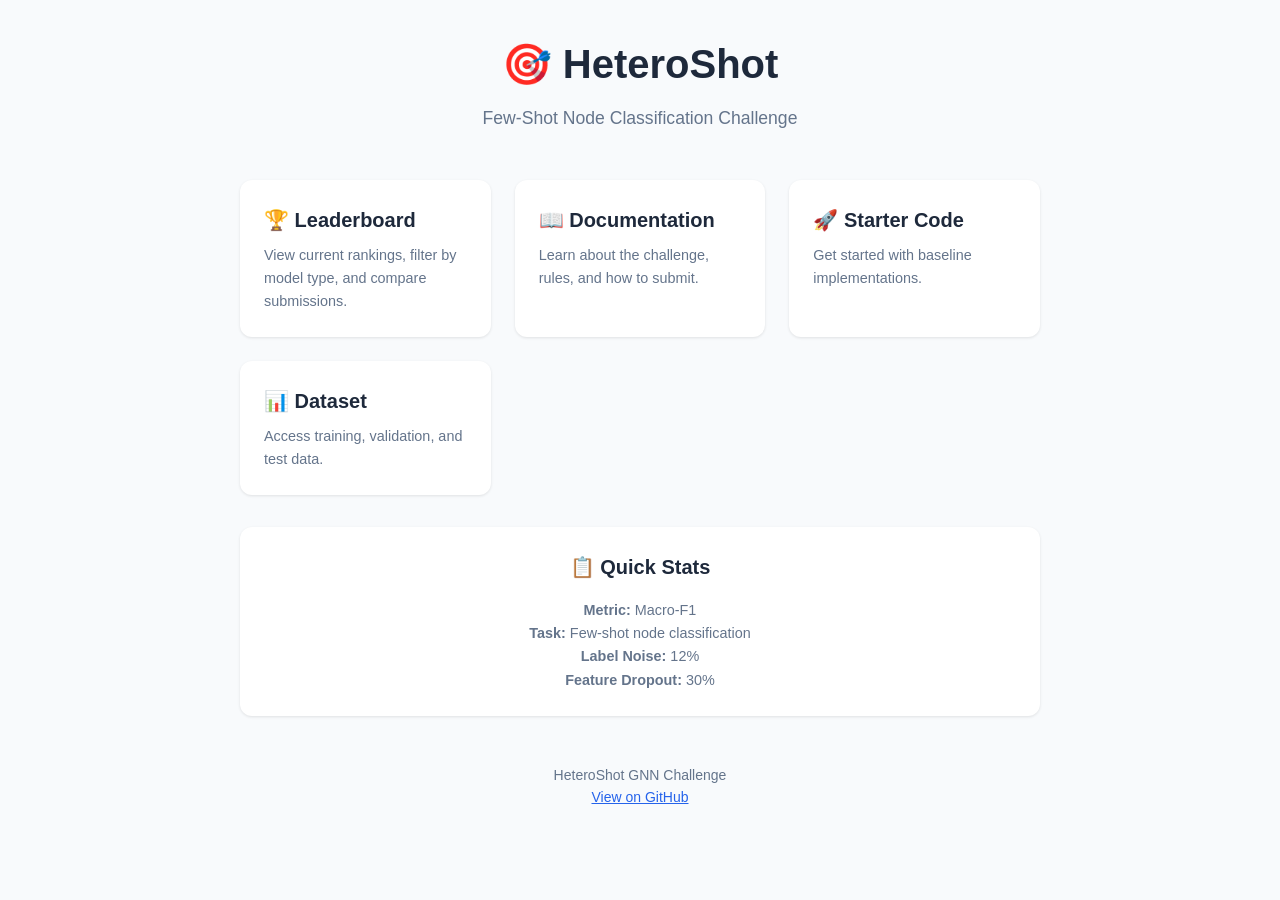
==== docs/index.html @ 04019073 "Add complete competition infrastructure - Add leaderboard/leaderboard.csv as single source of truth " ====
<!DOCTYPE html>
<html lang="en">
<head>
    <meta charset="UTF-8">
    <meta name="viewport" content="width=device-width, initial-scale=1.0">
    <title>HeteroShot - GNN Challenge</title>
    <style>
        :root {
            --primary: #2563eb;
            --bg: #f8fafc;
            --card: #ffffff;
            --text: #1e293b;
            --muted: #64748b;
        }
        
        * { box-sizing: border-box; margin: 0; padding: 0; }
        
        body {
            font-family: -apple-system, BlinkMacSystemFont, 'Segoe UI', Roboto, sans-serif;
            background: var(--bg);
            color: var(--text);
            line-height: 1.6;
            padding: 2rem;
        }
        
        .container {
            max-width: 800px;
            margin: 0 auto;
        }
        
        header {
            text-align: center;
            margin-bottom: 3rem;
        }
        
        h1 { font-size: 2.5rem; margin-bottom: 0.5rem; }
        .subtitle { color: var(--muted); font-size: 1.1rem; }
        
        .cards {
            display: grid;
            grid-template-columns: repeat(auto-fit, minmax(250px, 1fr));
            gap: 1.5rem;
            margin: 2rem 0;
        }
        
        .card {
            background: var(--card);
            padding: 1.5rem;
            border-radius: 0.75rem;
            box-shadow: 0 1px 3px rgba(0,0,0,0.1);
            text-decoration: none;
            color: inherit;
            transition: transform 0.2s, box-shadow 0.2s;
        }
        
        .card:hover {
            transform: translateY(-2px);
            box-shadow: 0 4px 12px rgba(0,0,0,0.1);
        }
        
        .card h2 { font-size: 1.25rem; margin-bottom: 0.5rem; }
        .card p { color: var(--muted); font-size: 0.9rem; }
        
        footer {
            text-align: center;
            margin-top: 3rem;
            color: var(--muted);
            font-size: 0.875rem;
        }
        
        footer a { color: var(--primary); }
    </style>
</head>
<body>
    <div class="container">
        <header>
            <h1>🎯 HeteroShot</h1>
            <p class="subtitle">Few-Shot Node Classification Challenge</p>
        </header>
        
        <div class="cards">
            <a href="leaderboard.html" class="card">
                <h2>🏆 Leaderboard</h2>
                <p>View current rankings, filter by model type, and compare submissions.</p>
            </a>
            
            <a href="../README.md" class="card">
                <h2>📖 Documentation</h2>
                <p>Learn about the challenge, rules, and how to submit.</p>
            </a>
            
            <a href="../starter_code/" class="card">
                <h2>🚀 Starter Code</h2>
                <p>Get started with baseline implementations.</p>
            </a>
            
            <a href="../data/" class="card">
                <h2>📊 Dataset</h2>
                <p>Access training, validation, and test data.</p>
            </a>
        </div>
        
        <div class="card" style="text-align: center; margin: 2rem 0;">
            <h2>📋 Quick Stats</h2>
            <p style="margin-top: 1rem;">
                <strong>Metric:</strong> Macro-F1<br>
                <strong>Task:</strong> Few-shot node classification<br>
                <strong>Label Noise:</strong> 12%<br>
                <strong>Feature Dropout:</strong> 30%
            </p>
        </div>
        
        <footer>
            <p>HeteroShot GNN Challenge</p>
            <p><a href="https://github.com">View on GitHub</a></p>
        </footer>
    </div>
</body>
</html>
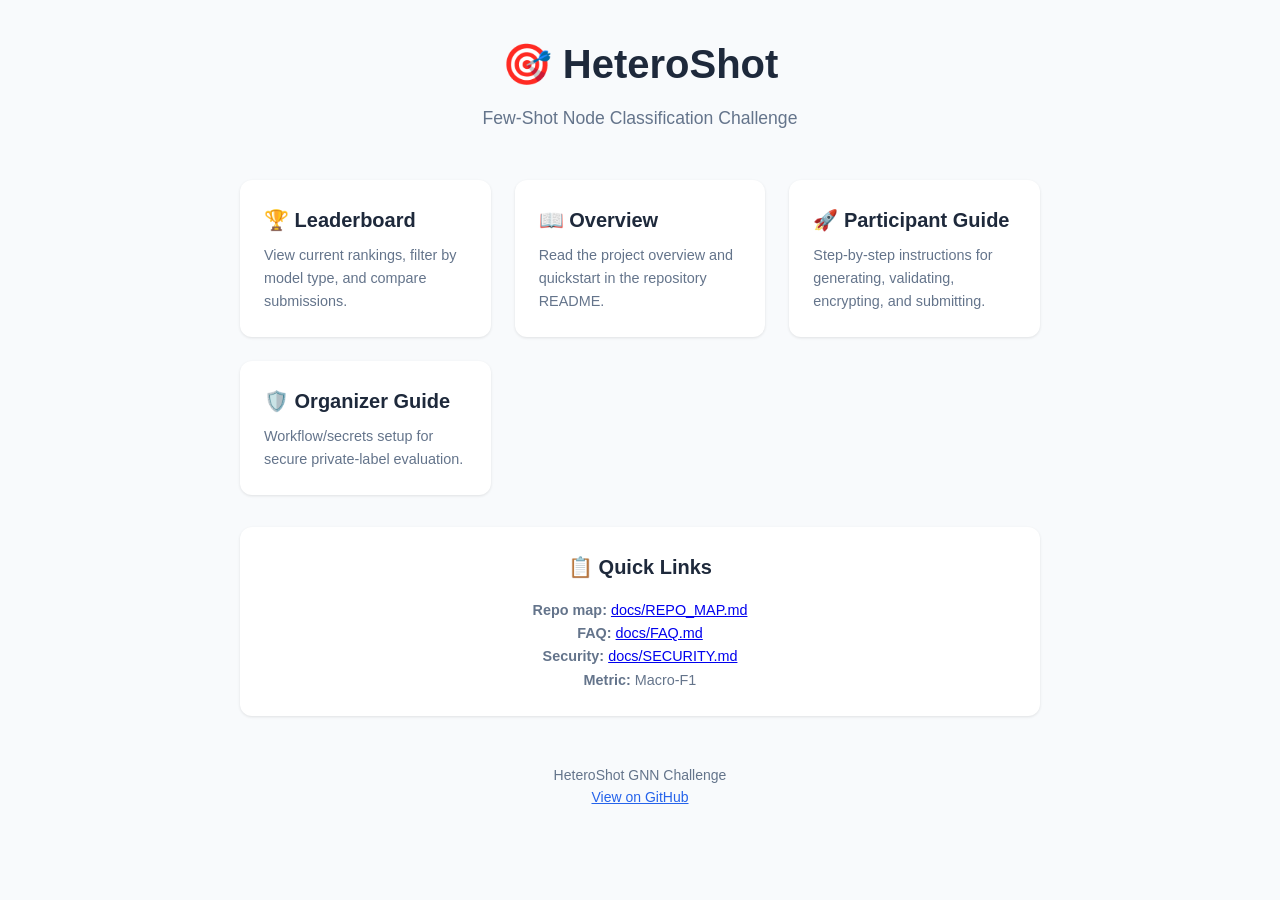
==== commit 9750721f: "Improve repo clarity and harden leaderboard sync for encrypted submissions" ====
--- a/docs/index.html
+++ b/docs/index.html
@@ -84,35 +84,35 @@
                 <p>View current rankings, filter by model type, and compare submissions.</p>
             </a>
             
-            <a href="../README.md" class="card">
-                <h2>📖 Documentation</h2>
-                <p>Learn about the challenge, rules, and how to submit.</p>
+            <a href="https://github.com/Bechirdardouri/gnn-challenge#readme" class="card">
+                <h2>📖 Overview</h2>
+                <p>Read the project overview and quickstart in the repository README.</p>
             </a>
             
-            <a href="../starter_code/" class="card">
-                <h2>🚀 Starter Code</h2>
-                <p>Get started with baseline implementations.</p>
+            <a href="https://github.com/Bechirdardouri/gnn-challenge/blob/main/docs/PARTICIPANT_GUIDE.md" class="card">
+                <h2>🚀 Participant Guide</h2>
+                <p>Step-by-step instructions for generating, validating, encrypting, and submitting.</p>
             </a>
             
-            <a href="../data/" class="card">
-                <h2>📊 Dataset</h2>
-                <p>Access training, validation, and test data.</p>
+            <a href="https://github.com/Bechirdardouri/gnn-challenge/blob/main/docs/ORGANIZER_GUIDE.md" class="card">
+                <h2>🛡️ Organizer Guide</h2>
+                <p>Workflow/secrets setup for secure private-label evaluation.</p>
             </a>
         </div>
         
         <div class="card" style="text-align: center; margin: 2rem 0;">
-            <h2>📋 Quick Stats</h2>
+            <h2>📋 Quick Links</h2>
             <p style="margin-top: 1rem;">
-                <strong>Metric:</strong> Macro-F1<br>
-                <strong>Task:</strong> Few-shot node classification<br>
-                <strong>Label Noise:</strong> 12%<br>
-                <strong>Feature Dropout:</strong> 30%
+                <strong>Repo map:</strong> <a href="https://github.com/Bechirdardouri/gnn-challenge/blob/main/docs/REPO_MAP.md">docs/REPO_MAP.md</a><br>
+                <strong>FAQ:</strong> <a href="https://github.com/Bechirdardouri/gnn-challenge/blob/main/docs/FAQ.md">docs/FAQ.md</a><br>
+                <strong>Security:</strong> <a href="https://github.com/Bechirdardouri/gnn-challenge/blob/main/docs/SECURITY.md">docs/SECURITY.md</a><br>
+                <strong>Metric:</strong> Macro-F1
             </p>
         </div>
         
         <footer>
             <p>HeteroShot GNN Challenge</p>
-            <p><a href="https://github.com">View on GitHub</a></p>
+            <p><a href="https://github.com/Bechirdardouri/gnn-challenge">View on GitHub</a></p>
         </footer>
     </div>
 </body>
